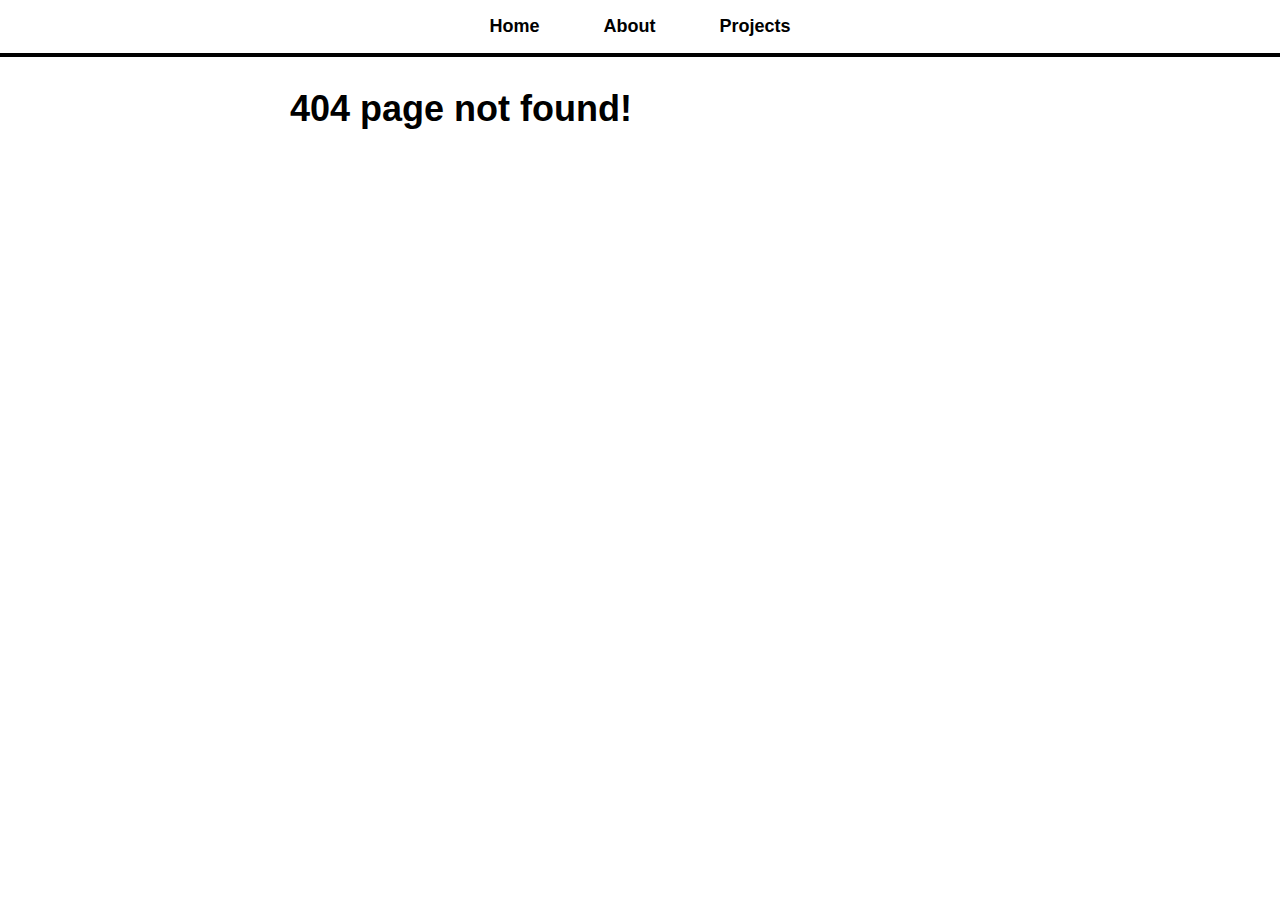
==== index.html @ ab60c6c3 "Updates" ====
<!doctype html><html lang="en"><head><meta charset="utf-8"/><link rel="icon" href="/favicon.ico"/><meta name="viewport" content="width=device-width,initial-scale=1"/><meta name="theme-color" content="#000000"/><meta name="description" content="Web site created using create-react-app"/><link rel="apple-touch-icon" href="/logo192.png"/><link rel="manifest" href="/manifest.json"/><title>PRowe Portfolio</title><link href="/static/css/main.8065129b.chunk.css" rel="stylesheet"></head><body><noscript>You need to enable JavaScript to run this app.</noscript><div id="root"></div><script>!function(e){function r(r){for(var n,l,f=r[0],i=r[1],p=r[2],c=0,s=[];c<f.length;c++)l=f[c],Object.prototype.hasOwnProperty.call(o,l)&&o[l]&&s.push(o[l][0]),o[l]=0;for(n in i)Object.prototype.hasOwnProperty.call(i,n)&&(e[n]=i[n]);for(a&&a(r);s.length;)s.shift()();return u.push.apply(u,p||[]),t()}function t(){for(var e,r=0;r<u.length;r++){for(var t=u[r],n=!0,f=1;f<t.length;f++){var i=t[f];0!==o[i]&&(n=!1)}n&&(u.splice(r--,1),e=l(l.s=t[0]))}return e}var n={},o={1:0},u=[];function l(r){if(n[r])return n[r].exports;var t=n[r]={i:r,l:!1,exports:{}};return e[r].call(t.exports,t,t.exports,l),t.l=!0,t.exports}l.m=e,l.c=n,l.d=function(e,r,t){l.o(e,r)||Object.defineProperty(e,r,{enumerable:!0,get:t})},l.r=function(e){"undefined"!=typeof Symbol&&Symbol.toStringTag&&Object.defineProperty(e,Symbol.toStringTag,{value:"Module"}),Object.defineProperty(e,"__esModule",{value:!0})},l.t=function(e,r){if(1&r&&(e=l(e)),8&r)return e;if(4&r&&"object"==typeof e&&e&&e.__esModule)return e;var t=Object.create(null);if(l.r(t),Object.defineProperty(t,"default",{enumerable:!0,value:e}),2&r&&"string"!=typeof e)for(var n in e)l.d(t,n,function(r){return e[r]}.bind(null,n));return t},l.n=function(e){var r=e&&e.__esModule?function(){return e.default}:function(){return e};return l.d(r,"a",r),r},l.o=function(e,r){return Object.prototype.hasOwnProperty.call(e,r)},l.p="/";var f=this["webpackJsonpmy-portfolio"]=this["webpackJsonpmy-portfolio"]||[],i=f.push.bind(f);f.push=r,f=f.slice();for(var p=0;p<f.length;p++)r(f[p]);var a=i;t()}([])</script><script src="/static/js/2.b84250a3.chunk.js"></script><script src="/static/js/main.76db7f7c.chunk.js"></script></body></html>
---- static/css/main.8065129b.chunk.css ----
body{margin:0;font-family:-apple-system,BlinkMacSystemFont,"Segoe UI","Roboto","Oxygen","Ubuntu","Cantarell","Fira Sans","Droid Sans","Helvetica Neue",sans-serif;-webkit-font-smoothing:antialiased;-moz-osx-font-smoothing:grayscale}code{font-family:source-code-pro,Menlo,Monaco,Consolas,"Courier New",monospace}body{font-size:18px}body,button{font-family:"Segoe UI",Tahoma,Geneva,Verdana,sans-serif}button{padding:16px;font-size:16px;background-color:#000;color:#fff;border-radius:8px;cursor:pointer}h3,h4{margin-bottom:0}nav{border-bottom:4px solid #000;text-align:center;position:fixed;top:0;width:100%;background:#fff}nav ul{list-style-type:none;margin:0;padding:0}nav li{display:inline-block;padding-top:16px;padding-bottom:16px}nav a{text-decoration:none;color:#000;font-weight:700;padding:16px 32px}nav a:hover{background:#000;color:#fff}#page-body{max-width:700px;margin:auto;padding-top:64px}.article-list-item{text-decoration:none;color:#000;padding:16px 0 0}.article-list-item p{padding-bottom:32px;border-bottom:2px solid #000}#add-comment-form{border-bottom:2px solid #000;padding:16px}#add-comment-form h3{margin-bottom:16px}#add-comment-form input,textarea{display:block;width:300px;padding:8px;border-radius:8px;font-family:"Segoe UI",Tahoma,Geneva,Verdana,sans-serif;font-size:18px;border:2px solid #000;margin-bottom:16px}#add-comment-form button{width:320px}#upvotes-section button,p{display:inline-block;margin-right:16px}.comment{border-bottom:2px solid #000;padding:16px}
/*# sourceMappingURL=main.8065129b.chunk.css.map */
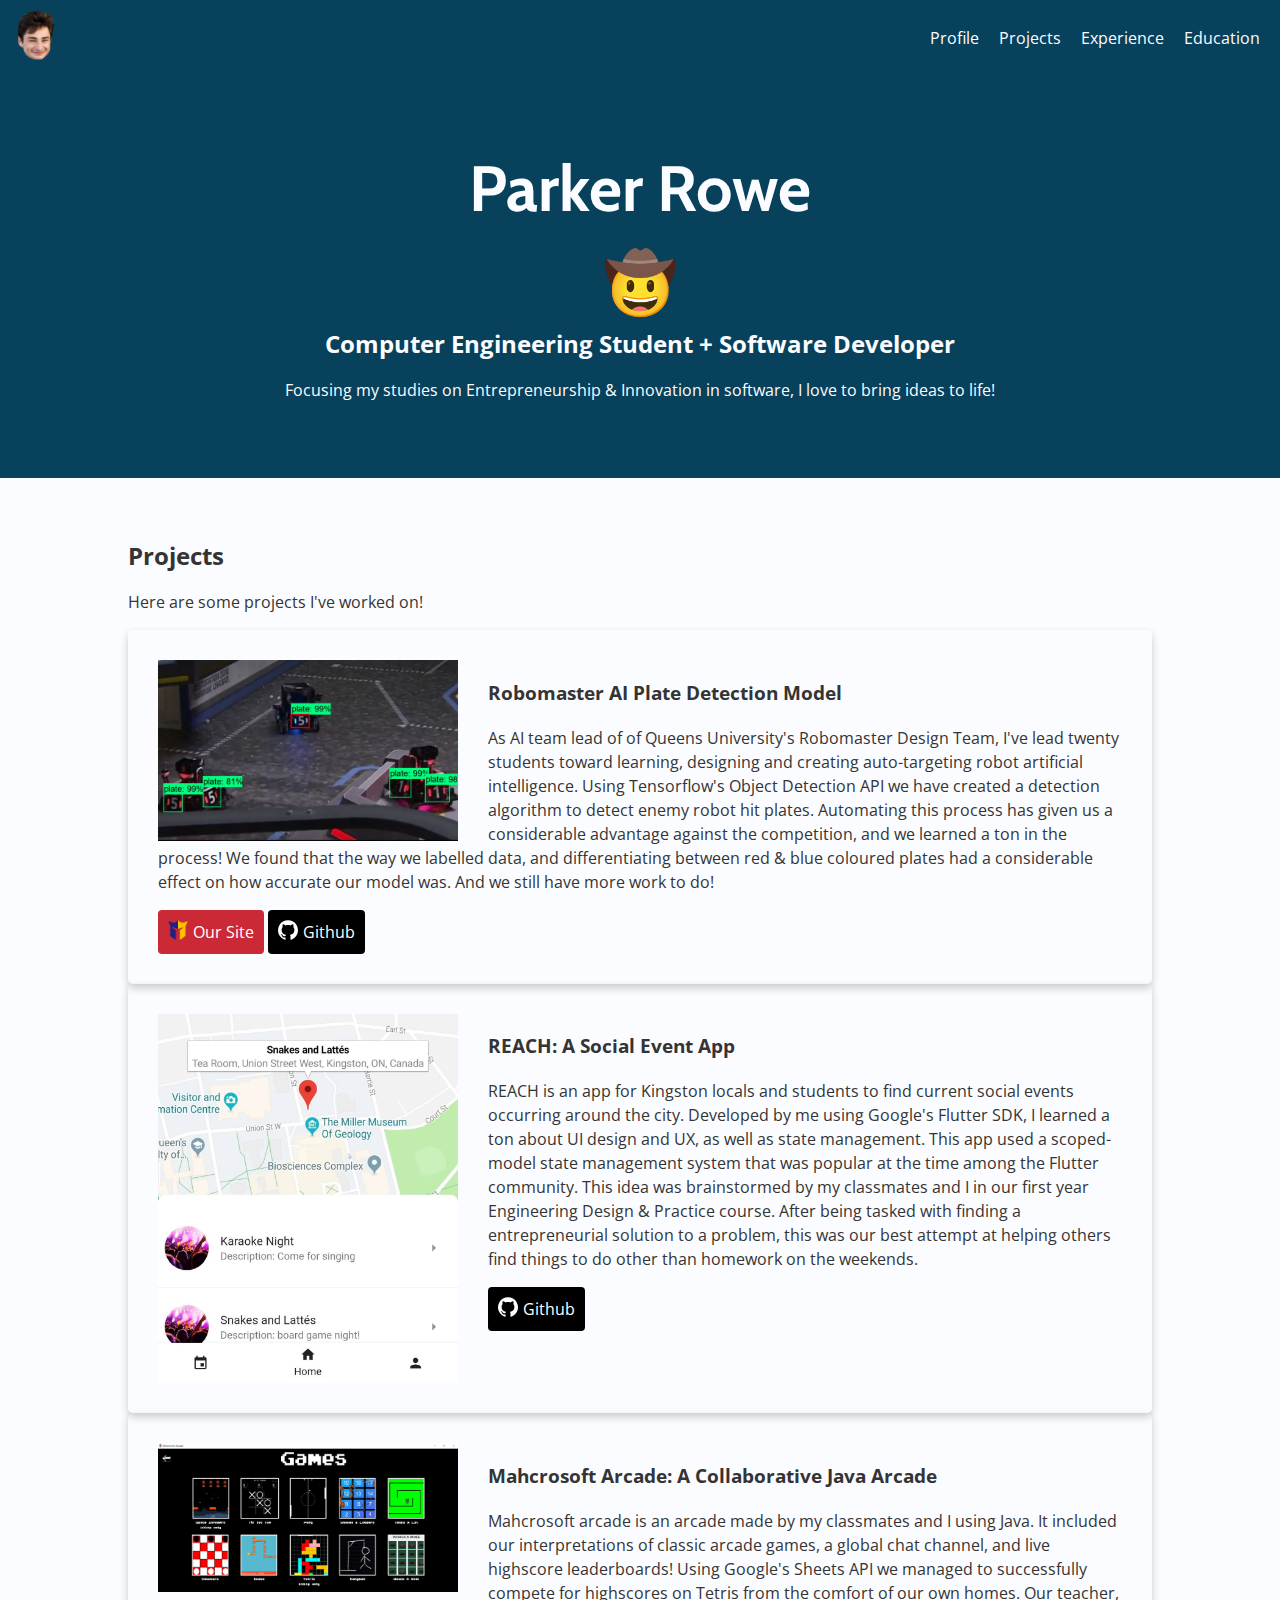
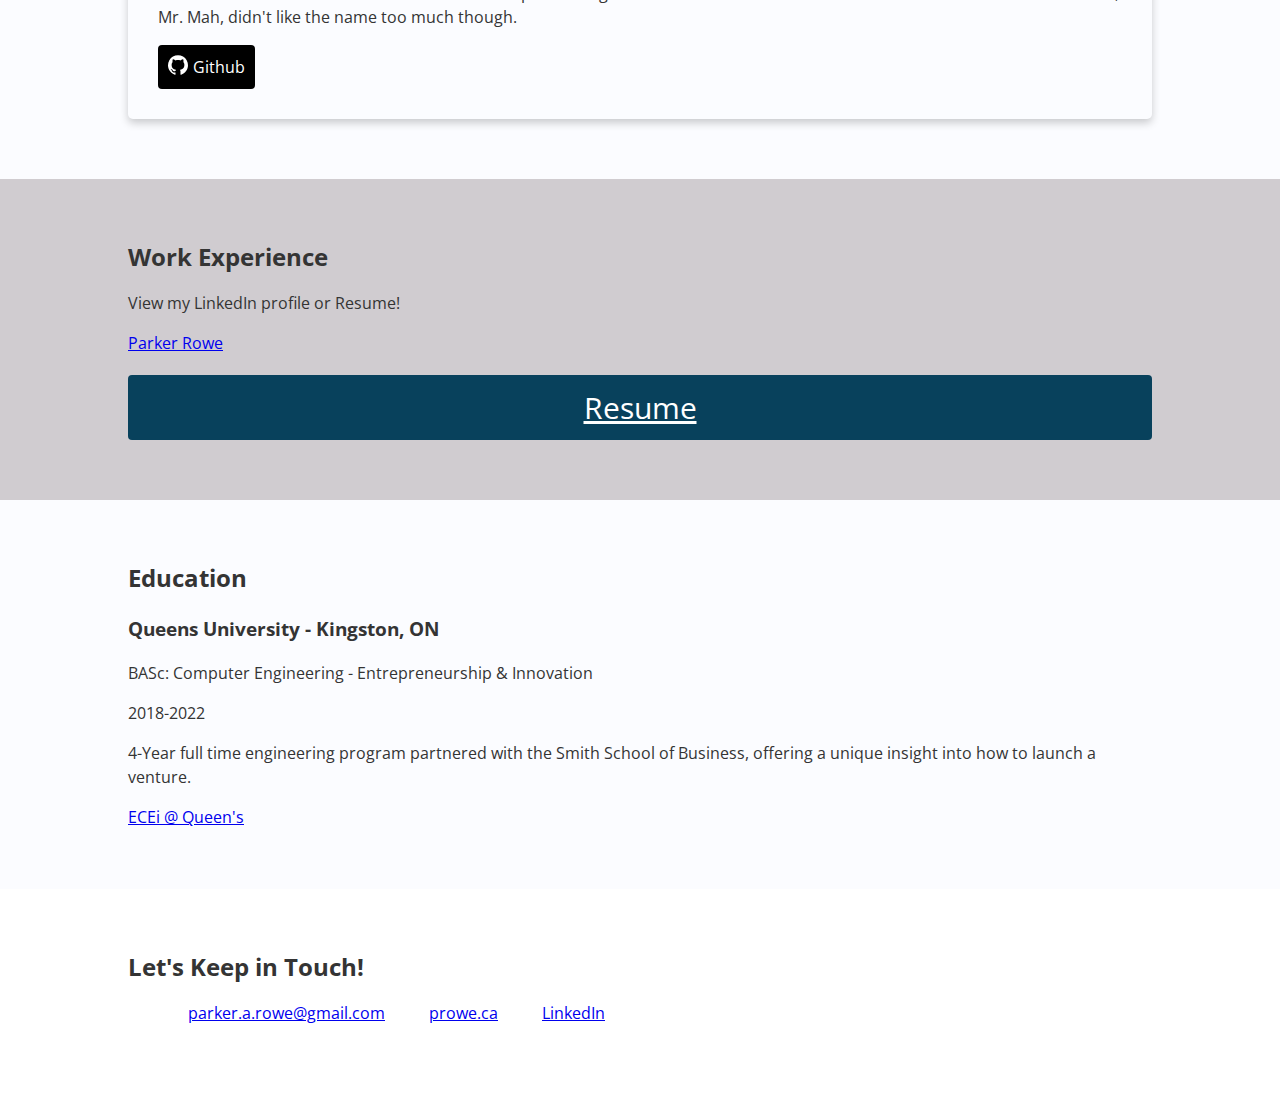
==== commit e0aba41c: "Updated using HTML & CSS" ====
--- a/index.html
+++ b/index.html
@@ -1 +1,175 @@
-<!doctype html><html lang="en"><head><meta charset="utf-8"/><link rel="icon" href="/favicon.ico"/><meta name="viewport" content="width=device-width,initial-scale=1"/><meta name="theme-color" content="#000000"/><meta name="description" content="Web site created using create-react-app"/><link rel="apple-touch-icon" href="/logo192.png"/><link rel="manifest" href="/manifest.json"/><title>PRowe Portfolio</title><link href="/static/css/main.8065129b.chunk.css" rel="stylesheet"></head><body><noscript>You need to enable JavaScript to run this app.</noscript><div id="root"></div><script>!function(e){function r(r){for(var n,l,f=r[0],i=r[1],p=r[2],c=0,s=[];c<f.length;c++)l=f[c],Object.prototype.hasOwnProperty.call(o,l)&&o[l]&&s.push(o[l][0]),o[l]=0;for(n in i)Object.prototype.hasOwnProperty.call(i,n)&&(e[n]=i[n]);for(a&&a(r);s.length;)s.shift()();return u.push.apply(u,p||[]),t()}function t(){for(var e,r=0;r<u.length;r++){for(var t=u[r],n=!0,f=1;f<t.length;f++){var i=t[f];0!==o[i]&&(n=!1)}n&&(u.splice(r--,1),e=l(l.s=t[0]))}return e}var n={},o={1:0},u=[];function l(r){if(n[r])return n[r].exports;var t=n[r]={i:r,l:!1,exports:{}};return e[r].call(t.exports,t,t.exports,l),t.l=!0,t.exports}l.m=e,l.c=n,l.d=function(e,r,t){l.o(e,r)||Object.defineProperty(e,r,{enumerable:!0,get:t})},l.r=function(e){"undefined"!=typeof Symbol&&Symbol.toStringTag&&Object.defineProperty(e,Symbol.toStringTag,{value:"Module"}),Object.defineProperty(e,"__esModule",{value:!0})},l.t=function(e,r){if(1&r&&(e=l(e)),8&r)return e;if(4&r&&"object"==typeof e&&e&&e.__esModule)return e;var t=Object.create(null);if(l.r(t),Object.defineProperty(t,"default",{enumerable:!0,value:e}),2&r&&"string"!=typeof e)for(var n in e)l.d(t,n,function(r){return e[r]}.bind(null,n));return t},l.n=function(e){var r=e&&e.__esModule?function(){return e.default}:function(){return e};return l.d(r,"a",r),r},l.o=function(e,r){return Object.prototype.hasOwnProperty.call(e,r)},l.p="/";var f=this["webpackJsonpmy-portfolio"]=this["webpackJsonpmy-portfolio"]||[],i=f.push.bind(f);f.push=r,f=f.slice();for(var p=0;p<f.length;p++)r(f[p]);var a=i;t()}([])</script><script src="/static/js/2.b84250a3.chunk.js"></script><script src="/static/js/main.76db7f7c.chunk.js"></script></body></html>+<!DOCTYPE html>
+<html lang="en">
+
+<head>
+    <meta charset="UTF-8">
+    <meta name="viewport" content="width=device-width, initial-scale=1.0">
+    <link href="https://fonts.googleapis.com/css?family=Cabin:400,700|Open+Sans:400,700&display=swap" rel="stylesheet">
+    <link rel="stylesheet" href="css/styles.css">
+    <link rel="icon" href="/images/face.png">
+    <script type="text/javascript" src="https://platform.linkedin.com/badges/js/profile.js" async defer></script>
+    <title>Parker Rowe | Portfolio</title>
+
+</head>
+
+<body>
+    <main>
+        <div class="navbar">
+            <img class="nav-logo" href="/" src="/images/face.png" width="512" height="512">
+            <ul class="nav-list">
+                <li class="nav-item">
+                    <a href="#profile" onclick="">Profile</a>
+                </li>
+                <li class="nav-item">
+                    <a href="#projects" onclick="">Projects</a>
+                </li>
+                <li class="nav-item">
+                    <a href="#work-experience">Experience</a>
+                </li>
+                <li class="nav-item">
+                    <a href="#education" onclick="">Education</a>
+                </li>
+            </ul>
+        </div>
+
+        <!-- ***********************  ABOUT / PROFILE  *********************** -->
+        <header id="profile" class="profile">
+            <div class="content-wrap">
+                <h1>Parker Rowe</h1>
+                <h2 style="font-size: 60px;">🤠</h2>
+                <h2 class="">Computer Engineering Student + Software Developer</h2>
+
+                <p>Focusing my studies on Entrepreneurship & Innovation in software, I love to bring ideas to life!</p>
+            </div>
+
+        </header>
+
+        <!-- ********************  PROJECTS / PORTFOLIO  ********************* -->
+        <section id="projects" class="projects">
+            <div class="content-wrap">
+                <h2>Projects</h2>
+                <p>Here are some projects I've worked on!</p>
+
+                <!-- Project 1 -->
+                <section class="project-item">
+                    <a href="https://youtu.be/Z8ung9pj-Ak"><img src="images/robo-plates.jpg" alt="description of image"></a>
+                    <h3>Robomaster AI Plate Detection Model</h3>
+                    <p>As AI team lead of of Queens University's Robomaster Design Team, I've lead twenty students toward learning, designing and creating auto-targeting robot artificial intelligence. Using Tensorflow's Object Detection API we have created
+                        a detection algorithm to detect enemy robot hit plates. Automating this process has given us a considerable advantage against the competition, and we learned a ton in the process! We found that the way we labelled data, and differentiating
+                        between red & blue coloured plates had a considerable effect on how accurate our model was. And we still have more work to do!</p>
+                    <a class="btn" href="https://queensknights.ca/" target="_blank"><img width="250" height="250" src="images/robo-icon.png" alt="RM icon">Our Site</a>
+                    <a class="btn-github btn" href="https://github.com/parkuman/Robomaster-AIM"><img width="500" height="500" src="images/github-icon.svg" alt="RM icon">Github</a>
+                </section>
+
+                <!-- Project 2 -->
+                <section class="project-item">
+                    <img src="images/reach-img.jpg" alt="description of image">
+                    <h3>REACH: A Social Event App</h3>
+                    <p>REACH is an app for Kingston locals and students to find current social events occurring around the city. Developed by me using Google's Flutter SDK, I learned a ton about UI design and UX, as well as state management. This app used
+                        a scoped-model state management system that was popular at the time among the Flutter community. This idea was brainstormed by my classmates and I in our first year Engineering Design & Practice course. After being tasked with
+                        finding a entrepreneurial solution to a problem, this was our best attempt at helping others find things to do other than homework on the weekends.</p>
+                    <a class="btn-github btn" href="https://github.com/parkuman/reach-app"><img width="500" height="500" src="images/github-icon.svg" alt="RM icon">Github</a>
+                </section>
+
+                <!-- Project 3 -->
+                <section class="project-item">
+                    <img src="images/arcade-img.jpg" alt="description of image">
+                    <h3>Mahcrosoft Arcade: A Collaborative Java Arcade</h3>
+                    <p>Mahcrosoft arcade is an arcade made by my classmates and I using Java. It included our interpretations of classic arcade games, a global chat channel, and live highscore leaderboards! Using Google's Sheets API we managed to successfully
+                        compete for highscores on Tetris from the comfort of our own homes. Our teacher, Mr. Mah, didn't like the name too much though.</p>
+                    <a class="btn-github btn" href="https://github.com/parkuman/Mahcrosoft-Arcade"><img width="500" height="500" src="images/github-icon.svg" alt="RM icon">Github</a>
+                </section>
+            </div>
+
+
+        </section>
+
+        <!-- ***********************  WORK EXPERIENCE  *********************** -->
+        <section id="work-experience" class="work-experience">
+            <div class="content-wrap">
+                <h2>Work Experience</h2>
+                <p>View my LinkedIn profile or Resume!</p>
+                <div class="LI-profile-badge" data-version="v1" data-size="large" data-locale="en_US" data-type="horizontal" data-theme="light" data-vanity="parker-a-rowe"><a class="LI-simple-link" href='https://ca.linkedin.com/in/parker-a-rowe?trk=profile-badge'>Parker Rowe</a></div>
+                <div class="resume-btn"><a href="Parker Rowe CV.pdf">Resume</a></div>
+                <!-- <section>
+                    <h3>Front-end Developer & Educator</h3>
+                    <p>Christina Truong Consulting Inc.</p>
+                    <p>January 2012-Present</p>
+                    <p>Provides various front-end related services ranging from development work, speaking engagements, instructor training, workshops, and curriculum development. See more at <a href="http://christinatruong.com">christinatruong.com</a>.</p>
+                </section>
+
+              
+                <section>
+                    <h3>Director of Curriculum</h3>
+                    <p>Ladies Learning Code</p>
+                    <p>July 2014 - February 2016</p>
+                    <p>Managed all curriculum for the adult programs. Created teaching materials and implemented instructor training across 20+ Canadian chapters.</p>
+                    <p>Key contributions:</p>
+                    <ul>
+                        <li>Overhauled the curriculum and standardized the content and delivery.
+                            <ul>
+                                <li>Created 9 new workshops focusing on HTML, CSS, JavaScript, jQuery, Wordpress and Responsive Web Design.</li>
+                                <li>Created all Hackapalooza content (2 day conference style event) consisting of 2-4 hour workshop sessions.</li>
+                                <li>Created interactive slide deck template for consistent national workshop branding.</li>
+                                <li>Developed the Digital Skills part-time program curriculum.</li>
+                            </ul>
+                        </li>
+                        <li>Provided training for all instructors focusing on creating an inclusive and engaging learning environment.</li>
+                        <li>Maintained the ladieslearningcode.com website.</li>
+                        <li>Volunteer lead instructor from 2011-2014 for Toronto workshops and several chapter launches.</li>
+                    </ul>
+                </section>
+
+               
+                <section>
+                    <h3>Lead Front-End Developer</h3>
+                    <p>Field iD</p>
+                    <p>March 2013 - February 2014</p>
+                    <p>Lead the front-end development for the in-house safety inspection software.</p>
+                    <p>Key contributions:</p>
+                    <ul>
+                        <li>Responsible for setting code standards for the front-end development.</li>
+                        <li>Created a fully customized front-end framework, including the UI/UX design.</li>
+                        <li>Standardized the site architecture and design.</li>
+                    </ul>
+                </section> -->
+            </div>
+
+        </section>
+
+        <!-- ******************  EDUCATION & CERTIFICATIONS ****************** -->
+        <section id="education" class="education">
+            <div class="content-wrap">
+                <h2>Education</h2>
+
+                <section>
+                    <h3>Queens University - Kingston, ON</h3>
+                    <p>BASc: Computer Engineering - Entrepreneurship & Innovation</p>
+                    <p>2018-2022</p>
+
+                    <p>4-Year full time engineering program partnered with the Smith School of Business, offering a unique insight into how to launch a venture.</p>
+                    <a href="https://www.ece.queensu.ca/undergraduate/ECEi.html">ECEi @ Queen's</a>
+                </section>
+
+            </div>
+
+        </section>
+
+        <!-- *****************  CONTACT INFO / SOCIAL MEDIA  ***************** -->
+        <footer>
+            <div class="content-wrap">
+                <h2>Let's Keep in Touch!</h2>
+
+                <!-- Social media and contact links. Add or remove any networks. -->
+                <ul>
+                    <li><a href="mailto:parker.a.rowe@gmail.com">parker.a.rowe@gmail.com</a></li>
+                    <li><a href="http://prowe.ca" target="_blank">prowe.ca</a></li>
+                    <li><a href="https://www.linkedin.com/in/parker-a-rowe/" target="_blank">LinkedIn</a></li>
+                </ul>
+            </div>
+
+        </footer>
+    </main>
+</body>
+
+</html>--- a/css/styles.css
+++ b/css/styles.css
@@ -0,0 +1,223 @@
+/* 
+COLOR PALETTE
+https://coolors.co/08415c-cc2936-ebbab9-d0ccd0-fbfcff
+#08415C - DARK IMPERIAL BLUE
+#CC2936 - MADDER LAKE
+#EBBAB9 - SPANISH PINK
+#D0CCD0 - LIGHT GRAY 
+#FBFCFF - WHITE
+#343434 - GRAY TEXT COLOR
+*/
+
+
+/* GLOBAL STYLES
+-------------------------------------------- */
+
+
+/* fix for padding affecting a content's width */
+
+html {
+    box-sizing: border-box;
+}
+
+
+/* fix for overflow issues */
+
+*,
+*:before,
+*:after {
+    box-sizing: inherit;
+}
+
+
+/* fix for in-page naviagtion, so content isnt hidden begind header navbar */
+
+:target:before {
+    content: "";
+    display: block;
+    height: 30px;
+    /* fixed header height*/
+    margin: -30px 0 0;
+    /* negative fixed header height */
+}
+
+body {
+    font-family: 'Open Sans', sans-serif;
+    color: #343434;
+    margin: 0;
+    padding: 0;
+    line-height: 1.5;
+}
+
+h1 {
+    font-family: 'Cabin', sans-serif;
+    font-weight: bold;
+    font-size: 4rem;
+    margin: 0;
+}
+
+h2 {
+    margin: 0;
+}
+
+.content-wrap {
+    width: 80%;
+    margin: 0 auto;
+    padding: 60px 0;
+}
+
+
+/* Profile
+-------------------------------------------- */
+
+.profile {
+    padding-top: 80px;
+    color: #FBFCFF;
+    background-color: #08415C;
+    text-align: center;
+}
+
+
+/* Projects
+-------------------------------------------- */
+
+.projects {
+    background-color: #FBFCFF;
+}
+
+.projects a {
+    text-decoration: none;
+}
+
+.projects .btn {
+    color: white;
+    background: #CC2936;
+    padding: 10px;
+    border-radius: 4px;
+    text-decoration: none;
+    display: inline-block;
+}
+
+.projects .btn:hover {
+    background: rgba(204, 41, 54, 0.8);
+}
+
+.projects .btn-github {
+    background: black;
+}
+
+.projects .btn-github:hover {
+    background: rgba(0, 0, 0, 0.8);
+}
+
+.projects .btn img {
+    width: 20px;
+    height: 20px;
+    margin: 0 5px 0 0;
+}
+
+.project-item {
+    overflow: hidden;
+    padding: 25px 0;
+    border-radius: 5px;
+    box-shadow: 0 4px 8px 0 rgba(0, 0, 0, 0.2);
+    padding: 30px;
+}
+
+.project-item img {
+    float: left;
+    margin-right: 30px;
+}
+
+
+/* Experience
+-------------------------------------------- */
+
+.work-experience {
+    background-color: #D0CCD0;
+}
+
+.resume-btn {
+    color: white;
+    font-size: 30px;
+    background: #08415C;
+    padding: 10px;
+    border-radius: 4px;
+    text-decoration: none;
+    text-align: center;
+    margin-top: 20px;
+}
+
+.resume-btn a {
+    color: white;
+}
+
+.resume-btn:hover {
+    background: rgba(8, 65, 92, 0.8);
+}
+
+
+/* Education
+-------------------------------------------- */
+
+.education {
+    background-color: #FBFCFF;
+}
+
+
+/* Contact Info
+-------------------------------------------- */
+
+footer li {
+    display: inline;
+    margin: 0 20px;
+}
+
+
+/* Navbar
+-------------------------------------------- */
+
+.navbar {
+    position: fixed;
+    top: 0;
+    left: 0;
+    padding: 10px;
+    background-color: #08415C;
+    max-height: 70px;
+    width: 100%;
+}
+
+.navbar a {
+    color: #FBFCFF;
+    text-decoration: none;
+    padding: 0 10px;
+}
+
+.navbar a:hover {
+    color: #EBBAB9;
+}
+
+.nav-logo {
+    width: 50px;
+    height: 50px;
+}
+
+.nav-list {
+    float: right;
+}
+
+.nav-item,
+.footer-item {
+    display: flex;
+    float: left;
+}
+
+.navbar li {
+    float: left;
+    color: black;
+    height: 100%;
+}
+
+img {
+    width: 300px;
+}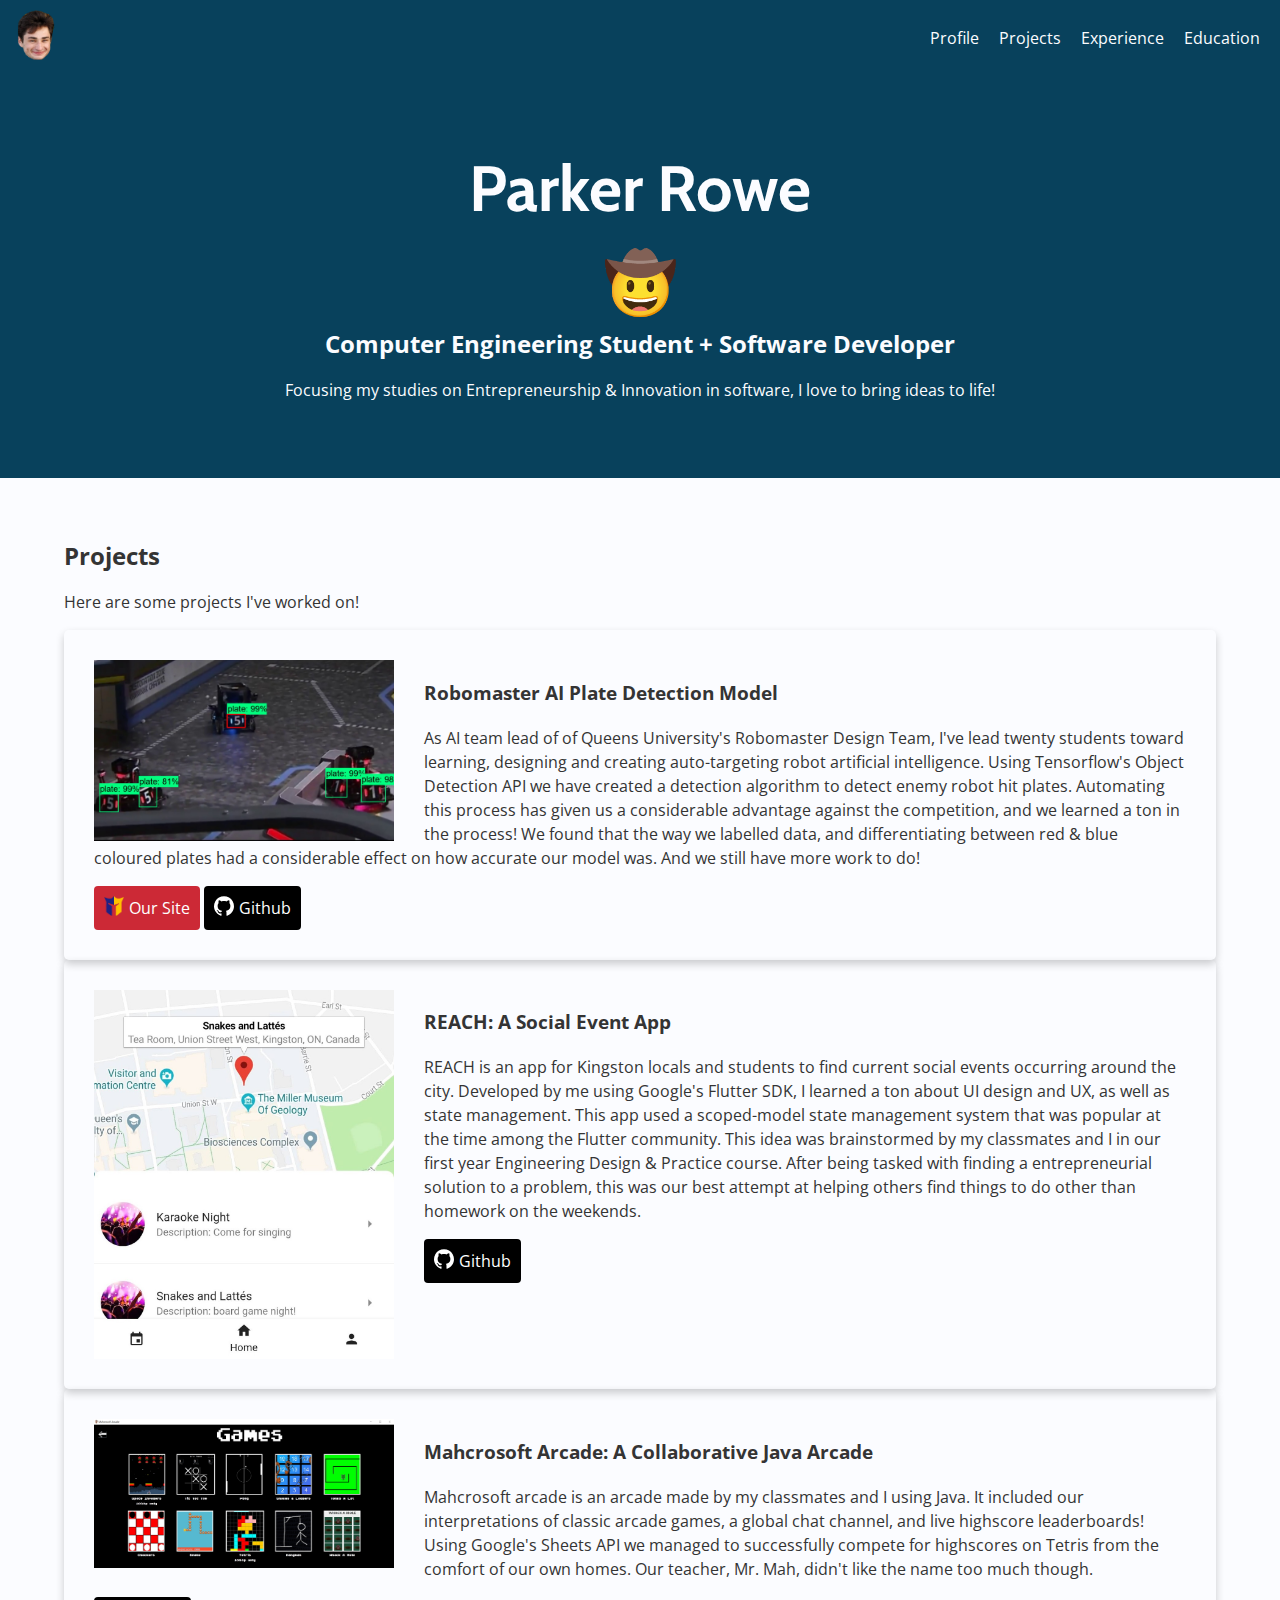
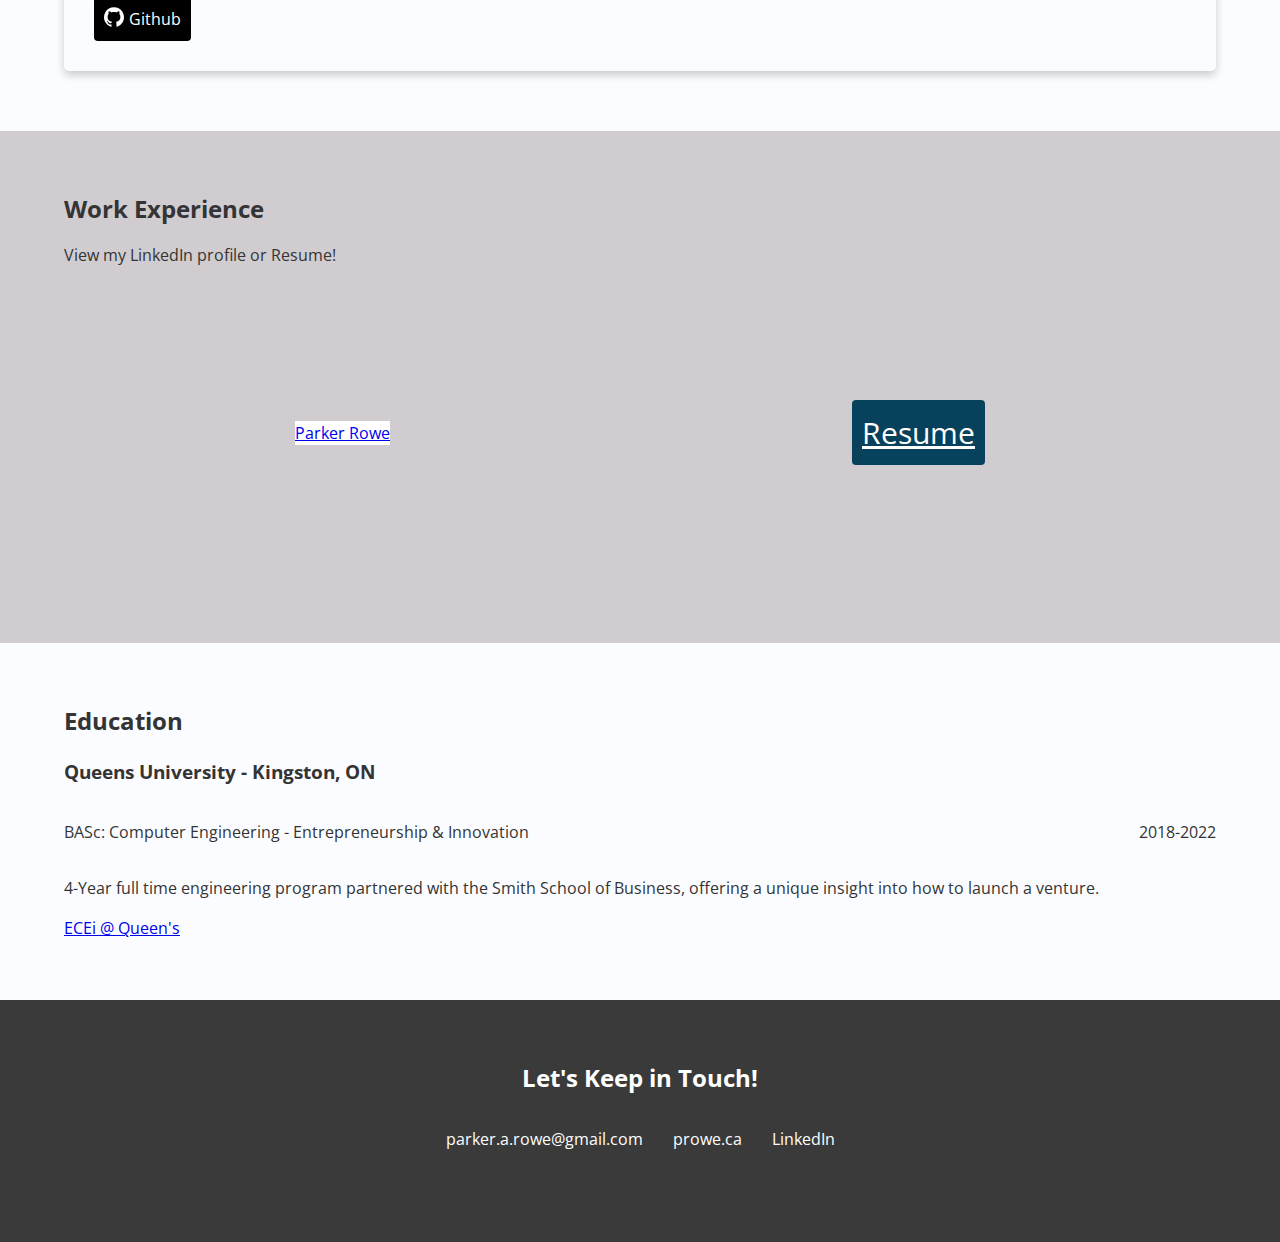
==== commit 710ccf56: "added flex layouts, media queries, and more responsive design" ====
--- a/index.html
+++ b/index.html
@@ -14,7 +14,7 @@
 
 <body>
     <main>
-        <div class="navbar">
+        <header class="navbar">
             <img class="nav-logo" href="/" src="/images/face.png" width="512" height="512">
             <ul class="nav-list">
                 <li class="nav-item">
@@ -30,10 +30,10 @@
                     <a href="#education" onclick="">Education</a>
                 </li>
             </ul>
-        </div>
+        </header>
 
         <!-- ***********************  ABOUT / PROFILE  *********************** -->
-        <header id="profile" class="profile">
+        <section id="profile" class="profile">
             <div class="content-wrap">
                 <h1>Parker Rowe</h1>
                 <h2 style="font-size: 60px;">🤠</h2>
@@ -42,7 +42,7 @@
                 <p>Focusing my studies on Entrepreneurship & Innovation in software, I love to bring ideas to life!</p>
             </div>
 
-        </header>
+        </section>
 
         <!-- ********************  PROJECTS / PORTFOLIO  ********************* -->
         <section id="projects" class="projects">
@@ -89,8 +89,11 @@
             <div class="content-wrap">
                 <h2>Work Experience</h2>
                 <p>View my LinkedIn profile or Resume!</p>
-                <div class="LI-profile-badge" data-version="v1" data-size="large" data-locale="en_US" data-type="horizontal" data-theme="light" data-vanity="parker-a-rowe"><a class="LI-simple-link" href='https://ca.linkedin.com/in/parker-a-rowe?trk=profile-badge'>Parker Rowe</a></div>
-                <div class="resume-btn"><a href="Parker Rowe CV.pdf">Resume</a></div>
+                <div class="work-experience-flex-container">
+                    <div class="LI-profile-badge" data-version="v1" data-size="large" data-locale="en_US" data-type="horizontal" data-theme="light" data-vanity="parker-a-rowe"><a class="LI-simple-link" href='https://ca.linkedin.com/in/parker-a-rowe?trk=profile-badge'>Parker Rowe</a></div>
+                    <div class="resume-btn"><a href="Parker Rowe CV.pdf">Resume</a></div>
+                </div>
+
                 <!-- <section>
                     <h3>Front-end Developer & Educator</h3>
                     <p>Christina Truong Consulting Inc.</p>
@@ -144,15 +147,15 @@
 
                 <section>
                     <h3>Queens University - Kingston, ON</h3>
-                    <p>BASc: Computer Engineering - Entrepreneurship & Innovation</p>
-                    <p>2018-2022</p>
+                    <div class="education-flex-box">
+                        <p>BASc: Computer Engineering - Entrepreneurship & Innovation</a>
+                            <p>2018-2022</p>
+                    </div>
 
                     <p>4-Year full time engineering program partnered with the Smith School of Business, offering a unique insight into how to launch a venture.</p>
                     <a href="https://www.ece.queensu.ca/undergraduate/ECEi.html">ECEi @ Queen's</a>
                 </section>
-
             </div>
-
         </section>
 
         <!-- *****************  CONTACT INFO / SOCIAL MEDIA  ***************** -->
@@ -161,7 +164,7 @@
                 <h2>Let's Keep in Touch!</h2>
 
                 <!-- Social media and contact links. Add or remove any networks. -->
-                <ul>
+                <ul class="contact-list">
                     <li><a href="mailto:parker.a.rowe@gmail.com">parker.a.rowe@gmail.com</a></li>
                     <li><a href="http://prowe.ca" target="_blank">prowe.ca</a></li>
                     <li><a href="https://www.linkedin.com/in/parker-a-rowe/" target="_blank">LinkedIn</a></li>
--- a/css/styles.css
+++ b/css/styles.css
@@ -52,8 +52,8 @@
 h1 {
     font-family: 'Cabin', sans-serif;
     font-weight: bold;
-    font-size: 4rem;
     margin: 0;
+    font-size: 3rem;
 }
 
 h2 {
@@ -61,7 +61,8 @@
 }
 
 .content-wrap {
-    width: 80%;
+    max-width: 1200px;
+    width: 90%;
     margin: 0 auto;
     padding: 60px 0;
 }
@@ -74,7 +75,6 @@
     padding-top: 80px;
     color: #FBFCFF;
     background-color: #08415C;
-    text-align: center;
 }
 
 
@@ -124,17 +124,24 @@
     padding: 30px;
 }
 
-.project-item img {
-    float: left;
-    margin-right: 30px;
-}
-
 
 /* Experience
 -------------------------------------------- */
 
 .work-experience {
     background-color: #D0CCD0;
+}
+
+.work-experience-flex-container {
+    display: flex;
+    height: 300px;
+    justify-content: space-between;
+    flex-direction: column;
+    align-items: center;
+}
+
+.LI-profile-badge {
+    background-color: white;
 }
 
 .resume-btn {
@@ -145,7 +152,6 @@
     border-radius: 4px;
     text-decoration: none;
     text-align: center;
-    margin-top: 20px;
 }
 
 .resume-btn a {
@@ -168,9 +174,26 @@
 /* Contact Info
 -------------------------------------------- */
 
-footer li {
-    display: inline;
-    margin: 0 20px;
+footer {
+    background: rgb(58, 58, 58);
+    color: white;
+}
+
+footer a {
+    text-decoration: none;
+    color: white;
+}
+
+.contact-list {
+    list-style-type: none;
+    display: flex;
+    flex-direction: column;
+    padding: 0;
+}
+
+.contact-list a {
+    display: inline-block;
+    padding: 15px;
 }
 
 
@@ -179,6 +202,8 @@
 
 .navbar {
     position: fixed;
+    display: flex;
+    justify-content: space-between;
     top: 0;
     left: 0;
     padding: 10px;
@@ -190,11 +215,10 @@
 .navbar a {
     color: #FBFCFF;
     text-decoration: none;
-    padding: 0 10px;
 }
 
 .navbar a:hover {
-    color: #EBBAB9;
+    color: #FFFFFF;
 }
 
 .nav-logo {
@@ -203,21 +227,66 @@
 }
 
 .nav-list {
-    float: right;
-}
-
-.nav-item,
-.footer-item {
-    display: flex;
-    float: left;
-}
-
-.navbar li {
-    float: left;
-    color: black;
-    height: 100%;
+    display: none;
+}
+
+.nav-item {
+    padding: 0 10px;
 }
 
 img {
     width: 300px;
+}
+
+
+/* Responsive
+-------------------------------------------- */
+
+
+/* Specific for layouts larger than 480px */
+
+@media screen and (min-width: 480px) {
+    h1 {
+        font-size: 4rem;
+    }
+    .project-item img {
+        float: left;
+        margin-right: 30px;
+    }
+    .work-experience-flex-container {
+        display: flex;
+        justify-content: space-around;
+        flex-direction: row;
+    }
+    .education-flex-box {
+        display: flex;
+        justify-content: space-between;
+    }
+    .contact-list {
+        list-style-type: none;
+        display: flex;
+        flex-direction: row;
+        padding: 0;
+        justify-content: center;
+    }
+    .nav-list {
+        list-style-type: none;
+        display: flex;
+        padding: 0;
+    }
+    .navbar {
+        position: fixed;
+        display: flex;
+        justify-content: space-between;
+        top: 0;
+        left: 0;
+        padding: 10px;
+        background-color: #08415C;
+        max-height: 70px;
+        width: 100%;
+    }
+    .profile,
+    footer {
+        text-align: center;
+    }
 }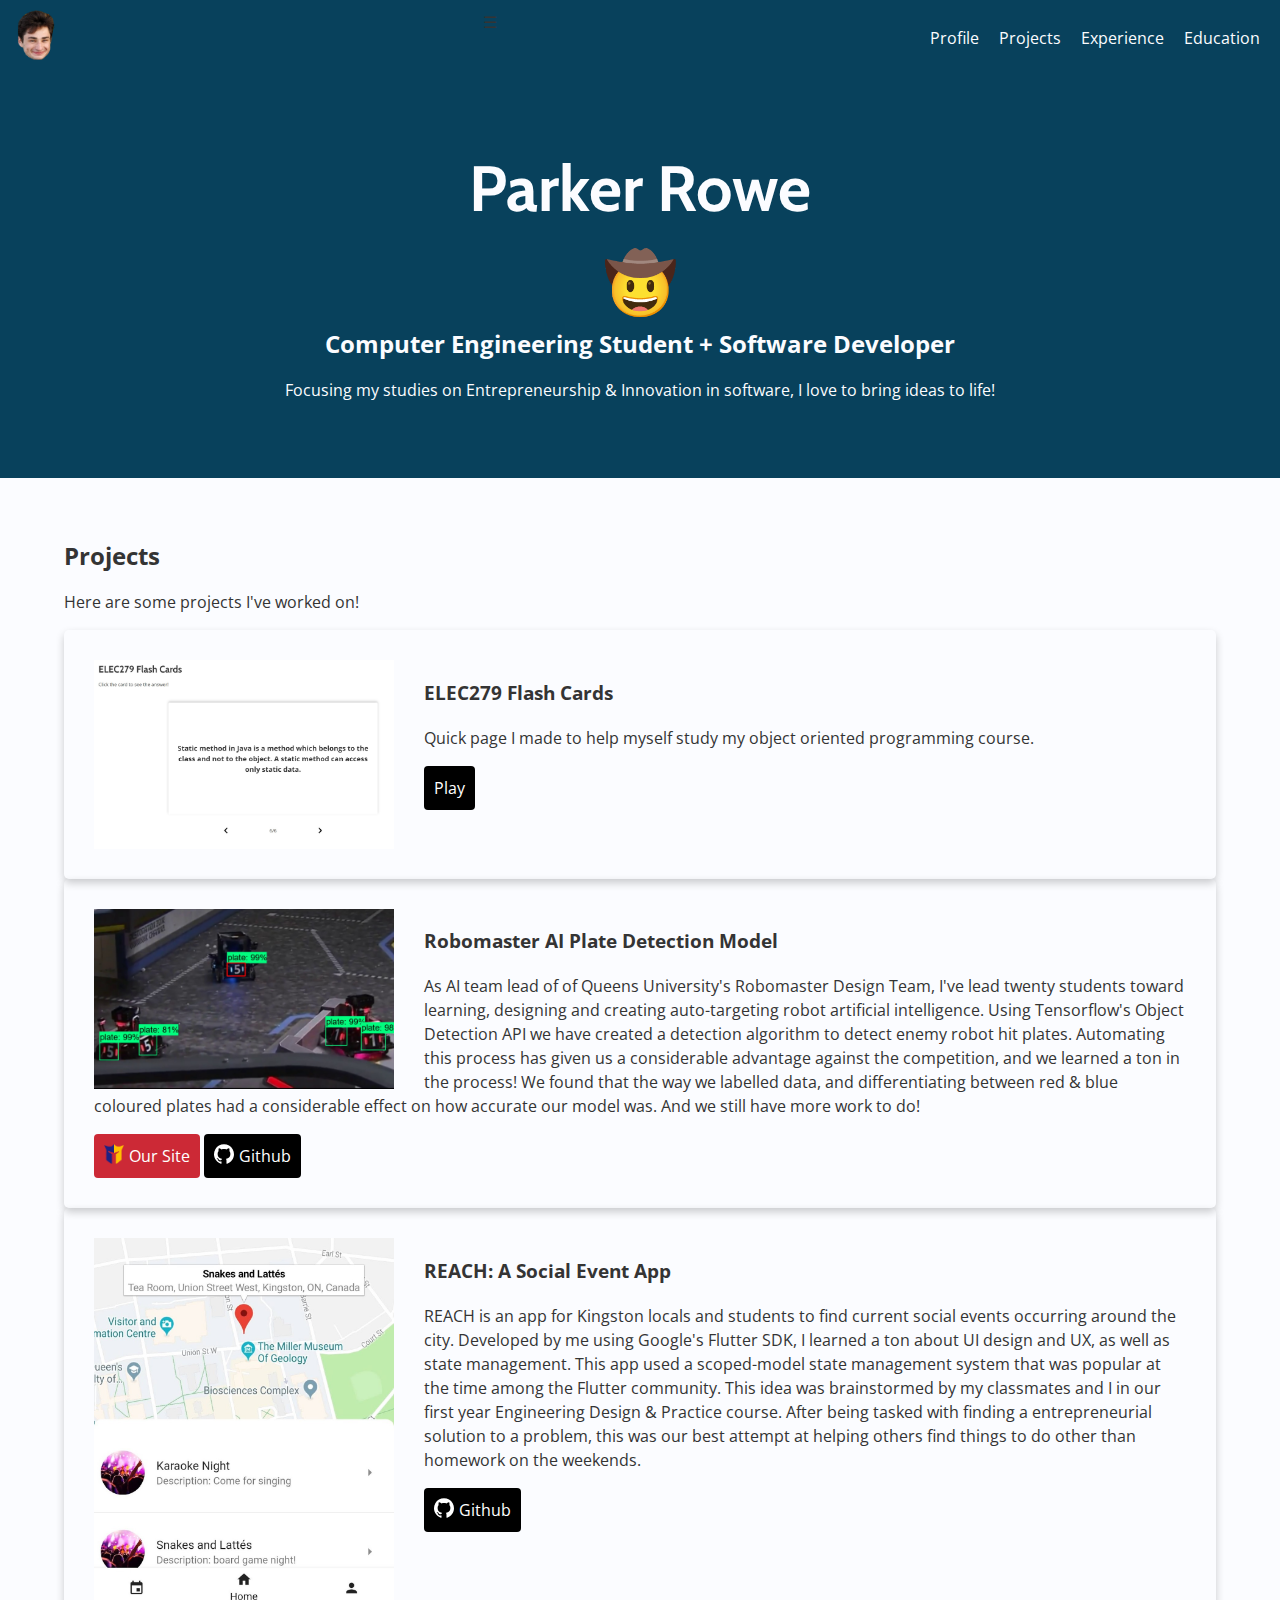
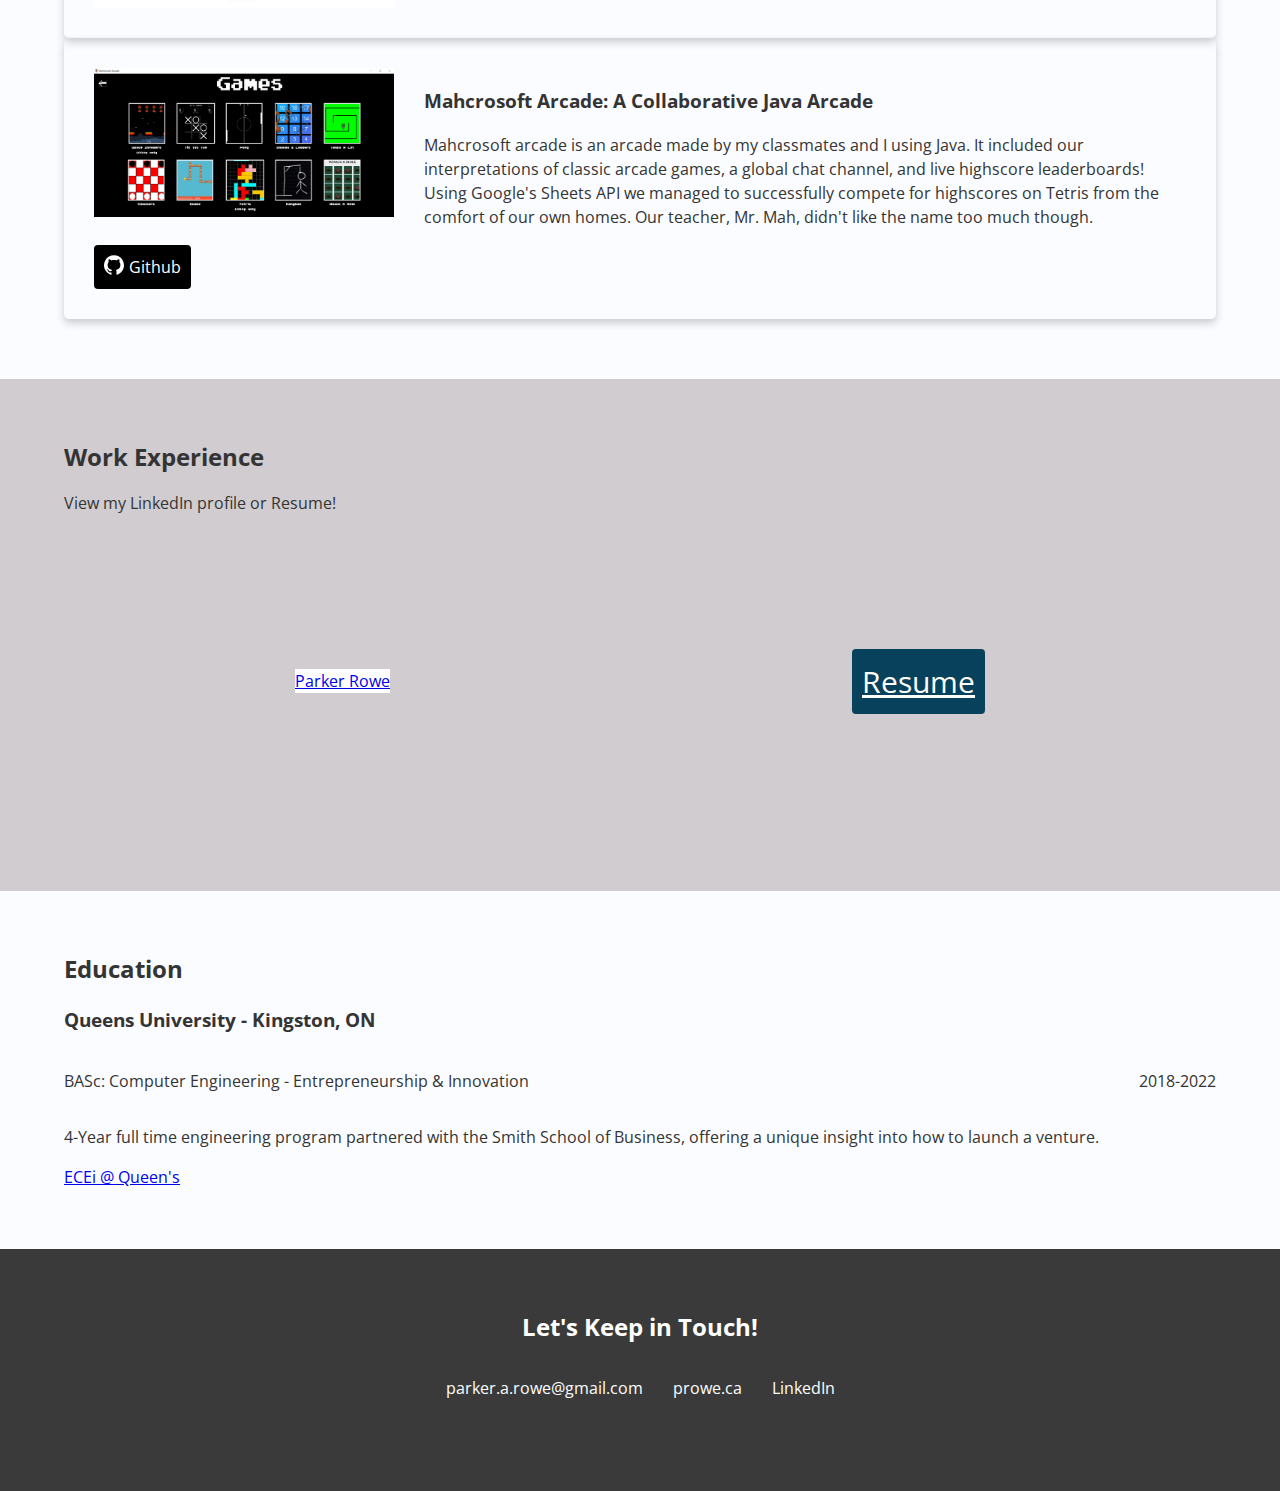
==== commit 39484bdf: "added flash card game" ====
--- a/index.html
+++ b/index.html
@@ -6,6 +6,7 @@
     <meta name="viewport" content="width=device-width, initial-scale=1.0">
     <link href="https://fonts.googleapis.com/css?family=Cabin:400,700|Open+Sans:400,700&display=swap" rel="stylesheet">
     <link rel="stylesheet" href="css/styles.css">
+    <meta name="theme-color" content="#08415C">
     <link rel="icon" href="/images/face.png">
     <script type="text/javascript" src="https://platform.linkedin.com/badges/js/profile.js" async defer></script>
     <title>Parker Rowe | Portfolio</title>
@@ -16,6 +17,7 @@
     <main>
         <header class="navbar">
             <img class="nav-logo" href="/" src="/images/face.png" width="512" height="512">
+            <label for="nav-toggle">&#9776</label>
             <ul class="nav-list">
                 <li class="nav-item">
                     <a href="#profile" onclick="">Profile</a>
@@ -52,32 +54,39 @@
 
                 <!-- Project 1 -->
                 <section class="project-item">
+                    <img src="images/flash-img.jpg" alt="description of image">
+                    <h3>ELEC279 Flash Cards</h3>
+                    <p>Quick page I made to help myself study my object oriented programming course. </p>
+                    <a class="btn-github btn" href="flashcards.html">Play</a>
+                </section>
+                <!-- Project 2 -->
+                <section class="project-item">
                     <a href="https://youtu.be/Z8ung9pj-Ak"><img src="images/robo-plates.jpg" alt="description of image"></a>
                     <h3>Robomaster AI Plate Detection Model</h3>
                     <p>As AI team lead of of Queens University's Robomaster Design Team, I've lead twenty students toward learning, designing and creating auto-targeting robot artificial intelligence. Using Tensorflow's Object Detection API we have created
                         a detection algorithm to detect enemy robot hit plates. Automating this process has given us a considerable advantage against the competition, and we learned a ton in the process! We found that the way we labelled data, and differentiating
                         between red & blue coloured plates had a considerable effect on how accurate our model was. And we still have more work to do!</p>
                     <a class="btn" href="https://queensknights.ca/" target="_blank"><img width="250" height="250" src="images/robo-icon.png" alt="RM icon">Our Site</a>
-                    <a class="btn-github btn" href="https://github.com/parkuman/Robomaster-AIM"><img width="500" height="500" src="images/github-icon.svg" alt="RM icon">Github</a>
+                    <a class="btn-github btn" href="https://github.com/parkuman/Robomaster-AIM"><img width="500" height="500" src="images/github-icon.svg" alt="Github icon">Github</a>
                 </section>
 
-                <!-- Project 2 -->
+                <!-- Project 3 -->
                 <section class="project-item">
                     <img src="images/reach-img.jpg" alt="description of image">
                     <h3>REACH: A Social Event App</h3>
                     <p>REACH is an app for Kingston locals and students to find current social events occurring around the city. Developed by me using Google's Flutter SDK, I learned a ton about UI design and UX, as well as state management. This app used
                         a scoped-model state management system that was popular at the time among the Flutter community. This idea was brainstormed by my classmates and I in our first year Engineering Design & Practice course. After being tasked with
                         finding a entrepreneurial solution to a problem, this was our best attempt at helping others find things to do other than homework on the weekends.</p>
-                    <a class="btn-github btn" href="https://github.com/parkuman/reach-app"><img width="500" height="500" src="images/github-icon.svg" alt="RM icon">Github</a>
+                    <a class="btn-github btn" href="https://github.com/parkuman/reach-app"><img width="500" height="500" src="images/github-icon.svg" alt="Github icon">Github</a>
                 </section>
 
-                <!-- Project 3 -->
+                <!-- Project 4 -->
                 <section class="project-item">
                     <img src="images/arcade-img.jpg" alt="description of image">
                     <h3>Mahcrosoft Arcade: A Collaborative Java Arcade</h3>
                     <p>Mahcrosoft arcade is an arcade made by my classmates and I using Java. It included our interpretations of classic arcade games, a global chat channel, and live highscore leaderboards! Using Google's Sheets API we managed to successfully
                         compete for highscores on Tetris from the comfort of our own homes. Our teacher, Mr. Mah, didn't like the name too much though.</p>
-                    <a class="btn-github btn" href="https://github.com/parkuman/Mahcrosoft-Arcade"><img width="500" height="500" src="images/github-icon.svg" alt="RM icon">Github</a>
+                    <a class="btn-github btn" href="https://github.com/parkuman/Mahcrosoft-Arcade"><img width="500" height="500" src="images/github-icon.svg" alt="Github icon">Github</a>
                 </section>
             </div>
 
